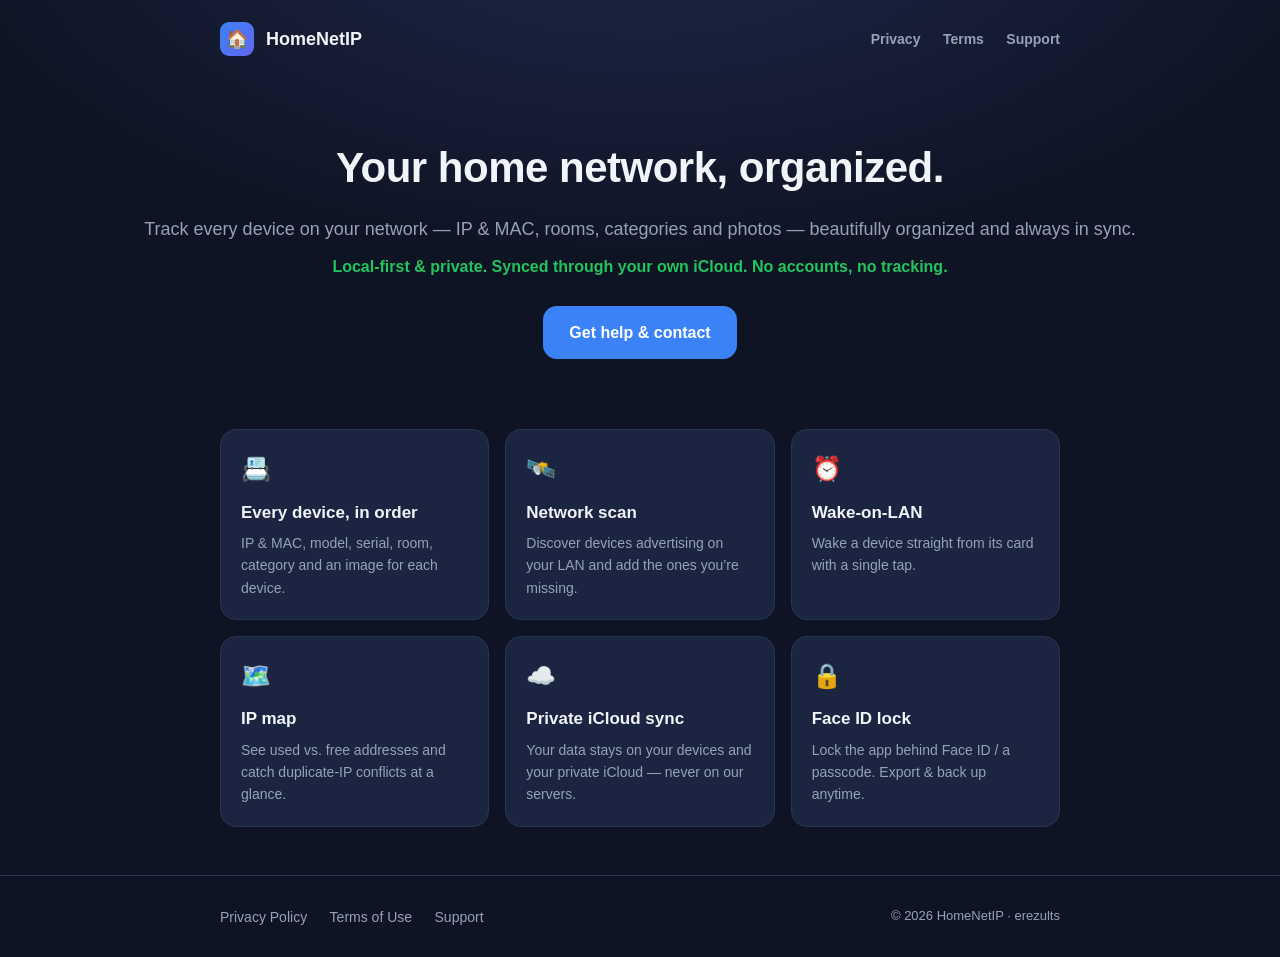
==== index.html @ 450bee05 "HomeNetIP marketing + legal site (landing, privacy, terms, support) Static site deployed to Vercel (" ====
<!DOCTYPE html>
<html lang="en">
<head>
  <meta charset="UTF-8" />
  <meta name="viewport" content="width=device-width, initial-scale=1" />
  <title>HomeNetIP — Your home network, organized</title>
  <meta name="description" content="HomeNetIP keeps every device on your home network organized — IP & MAC addresses, rooms, categories and images — private and synced across your devices via iCloud." />
  <link rel="stylesheet" href="/styles.css" />
</head>
<body>
  <header>
    <div class="brand"><span class="logo">🏠</span> HomeNetIP</div>
    <nav>
      <a href="/privacy">Privacy</a>
      <a href="/terms">Terms</a>
      <a href="/support">Support</a>
    </nav>
  </header>

  <main>
    <section class="hero">
      <h1>Your home network, organized.</h1>
      <p class="tag">Track every device on your network — IP &amp; MAC, rooms, categories and photos — beautifully organized and always in sync.</p>
      <p class="sub">Local-first &amp; private. Synced through your own iCloud. No accounts, no tracking.</p>
      <a class="cta" href="/support">Get help &amp; contact</a>
    </section>

    <section class="wrap">
      <div class="features">
        <div class="feature"><div class="ic">📇</div><h3>Every device, in order</h3><p>IP &amp; MAC, model, serial, room, category and an image for each device.</p></div>
        <div class="feature"><div class="ic">🛰️</div><h3>Network scan</h3><p>Discover devices advertising on your LAN and add the ones you’re missing.</p></div>
        <div class="feature"><div class="ic">⏰</div><h3>Wake-on-LAN</h3><p>Wake a device straight from its card with a single tap.</p></div>
        <div class="feature"><div class="ic">🗺️</div><h3>IP map</h3><p>See used vs. free addresses and catch duplicate-IP conflicts at a glance.</p></div>
        <div class="feature"><div class="ic">☁️</div><h3>Private iCloud sync</h3><p>Your data stays on your devices and your private iCloud — never on our servers.</p></div>
        <div class="feature"><div class="ic">🔒</div><h3>Face ID lock</h3><p>Lock the app behind Face ID / a passcode. Export &amp; back up anytime.</p></div>
      </div>
    </section>
  </main>

  <footer>
    <div class="wrap">
      <div>
        <a href="/privacy">Privacy Policy</a>
        <a href="/terms">Terms of Use</a>
        <a href="/support">Support</a>
      </div>
      <div class="copy">© 2026 HomeNetIP · erezults</div>
    </div>
  </footer>
</body>
</html>
---- styles.css ----
:root {
  --bg: #0f1424;
  --bg2: #161d33;
  --card: #1b2440;
  --text: #f1f5f9;
  --muted: #94a3b8;
  --accent: #3b82f6;
  --accent2: #22c55e;
  --border: #2a3553;
  --maxw: 880px;
}
* { box-sizing: border-box; margin: 0; padding: 0; }
html { scroll-behavior: smooth; }
body {
  font-family: -apple-system, BlinkMacSystemFont, "Segoe UI", Roboto, Helvetica, Arial, sans-serif;
  background: radial-gradient(1200px 600px at 50% -10%, #1e2748 0%, var(--bg) 60%);
  color: var(--text);
  line-height: 1.6;
  -webkit-font-smoothing: antialiased;
}
.wrap { max-width: var(--maxw); margin: 0 auto; padding: 0 20px; }
header {
  display: flex; align-items: center; justify-content: space-between;
  padding: 22px 20px; max-width: var(--maxw); margin: 0 auto;
}
.brand { display: flex; align-items: center; gap: 12px; font-weight: 800; font-size: 18px; }
.brand .logo {
  width: 34px; height: 34px; border-radius: 9px;
  background: linear-gradient(135deg, var(--accent), #6366f1);
  display: grid; place-items: center; font-size: 18px;
}
nav a { color: var(--muted); text-decoration: none; margin-left: 18px; font-size: 14px; font-weight: 600; }
nav a:hover { color: var(--text); }

.hero { text-align: center; padding: 56px 20px 40px; }
.hero h1 { font-size: 42px; font-weight: 850; letter-spacing: -0.5px; }
.hero .tag { color: var(--muted); font-size: 18px; margin-top: 14px; }
.hero .sub { color: var(--accent2); font-weight: 700; margin-top: 10px; }
.cta { display: inline-block; margin-top: 26px; padding: 14px 26px; border-radius: 14px;
  background: var(--accent); color: #fff; font-weight: 700; text-decoration: none; }

.features { display: grid; grid-template-columns: repeat(auto-fit, minmax(240px, 1fr)); gap: 16px; margin: 30px 0 10px; }
.feature { background: var(--card); border: 1px solid var(--border); border-radius: 16px; padding: 20px; }
.feature .ic { font-size: 24px; }
.feature h3 { font-size: 17px; margin: 10px 0 6px; }
.feature p { color: var(--muted); font-size: 14px; }

.doc { background: var(--card); border: 1px solid var(--border); border-radius: 16px; padding: 28px; margin: 30px 0; }
.doc h1 { font-size: 28px; margin-bottom: 6px; }
.doc .updated { color: var(--muted); font-size: 13px; margin-bottom: 18px; }
.doc h2 { font-size: 18px; margin: 22px 0 8px; }
.doc p { color: #d4dcec; margin-bottom: 12px; }
.doc a { color: var(--accent); }

footer { border-top: 1px solid var(--border); margin-top: 48px; padding: 28px 20px; }
footer .wrap { display: flex; flex-wrap: wrap; align-items: center; justify-content: space-between; gap: 14px; }
footer a { color: var(--muted); text-decoration: none; font-size: 14px; margin-right: 18px; }
footer a:hover { color: var(--text); }
footer .copy { color: var(--muted); font-size: 13px; }
.back { display: inline-block; color: var(--muted); text-decoration: none; font-size: 14px; margin-bottom: 18px; }
@media (max-width: 600px) { .hero h1 { font-size: 32px; } }
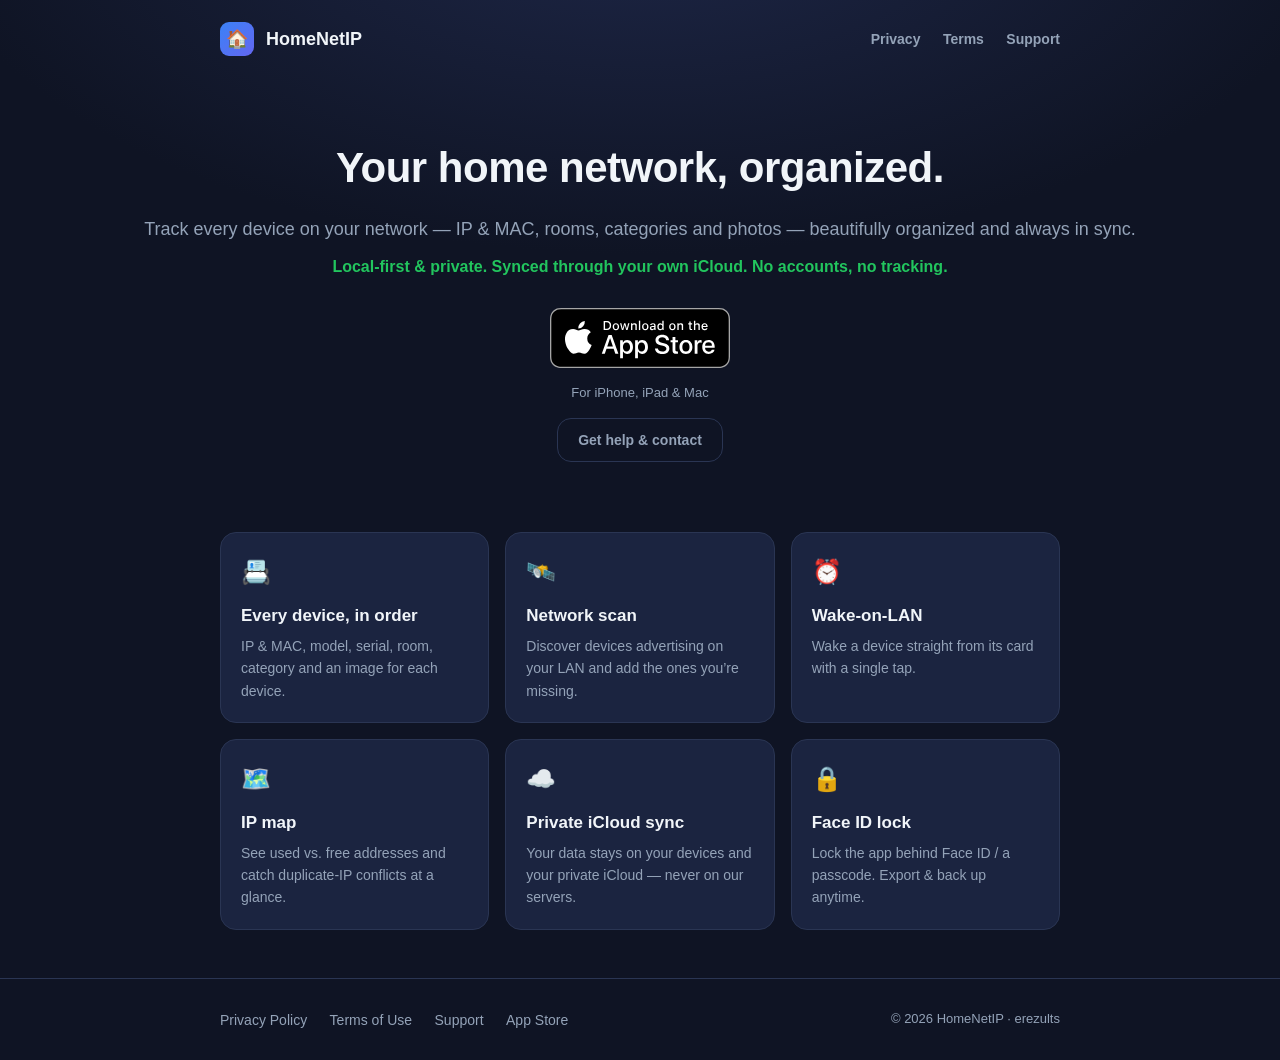
==== commit 8ef23043: "feat: add App Store download badge to landing page - Official Apple badge in hero linking to apps.ap" ====
--- a/index.html
+++ b/index.html
@@ -22,7 +22,13 @@
       <h1>Your home network, organized.</h1>
       <p class="tag">Track every device on your network — IP &amp; MAC, rooms, categories and photos — beautifully organized and always in sync.</p>
       <p class="sub">Local-first &amp; private. Synced through your own iCloud. No accounts, no tracking.</p>
-      <a class="cta" href="/support">Get help &amp; contact</a>
+      <div class="store">
+        <a href="https://apps.apple.com/app/homenetip/id6780207542" target="_blank" rel="noopener">
+          <img class="store-badge" src="/app-store-badge.svg" alt="Download on the App Store" width="180" height="60" />
+        </a>
+        <p class="store-note">For iPhone, iPad &amp; Mac</p>
+      </div>
+      <a class="cta secondary" href="/support">Get help &amp; contact</a>
     </section>
 
     <section class="wrap">
@@ -43,6 +49,7 @@
         <a href="/privacy">Privacy Policy</a>
         <a href="/terms">Terms of Use</a>
         <a href="/support">Support</a>
+        <a href="https://apps.apple.com/app/homenetip/id6780207542" target="_blank" rel="noopener">App Store</a>
       </div>
       <div class="copy">© 2026 HomeNetIP · erezults</div>
     </div>
--- a/styles.css
+++ b/styles.css
@@ -36,8 +36,15 @@
 .hero h1 { font-size: 42px; font-weight: 850; letter-spacing: -0.5px; }
 .hero .tag { color: var(--muted); font-size: 18px; margin-top: 14px; }
 .hero .sub { color: var(--accent2); font-weight: 700; margin-top: 10px; }
+.store { margin-top: 28px; }
+.store-badge { height: 60px; width: auto; transition: opacity 0.15s; }
+.store a:hover .store-badge { opacity: 0.85; }
+.store-note { color: var(--muted); font-size: 13px; margin-top: 8px; }
 .cta { display: inline-block; margin-top: 26px; padding: 14px 26px; border-radius: 14px;
   background: var(--accent); color: #fff; font-weight: 700; text-decoration: none; }
+.cta.secondary { margin-top: 14px; padding: 10px 20px; background: transparent;
+  border: 1px solid var(--border); color: var(--muted); font-size: 14px; }
+.cta.secondary:hover { color: var(--text); border-color: var(--muted); }
 
 .features { display: grid; grid-template-columns: repeat(auto-fit, minmax(240px, 1fr)); gap: 16px; margin: 30px 0 10px; }
 .feature { background: var(--card); border: 1px solid var(--border); border-radius: 16px; padding: 20px; }
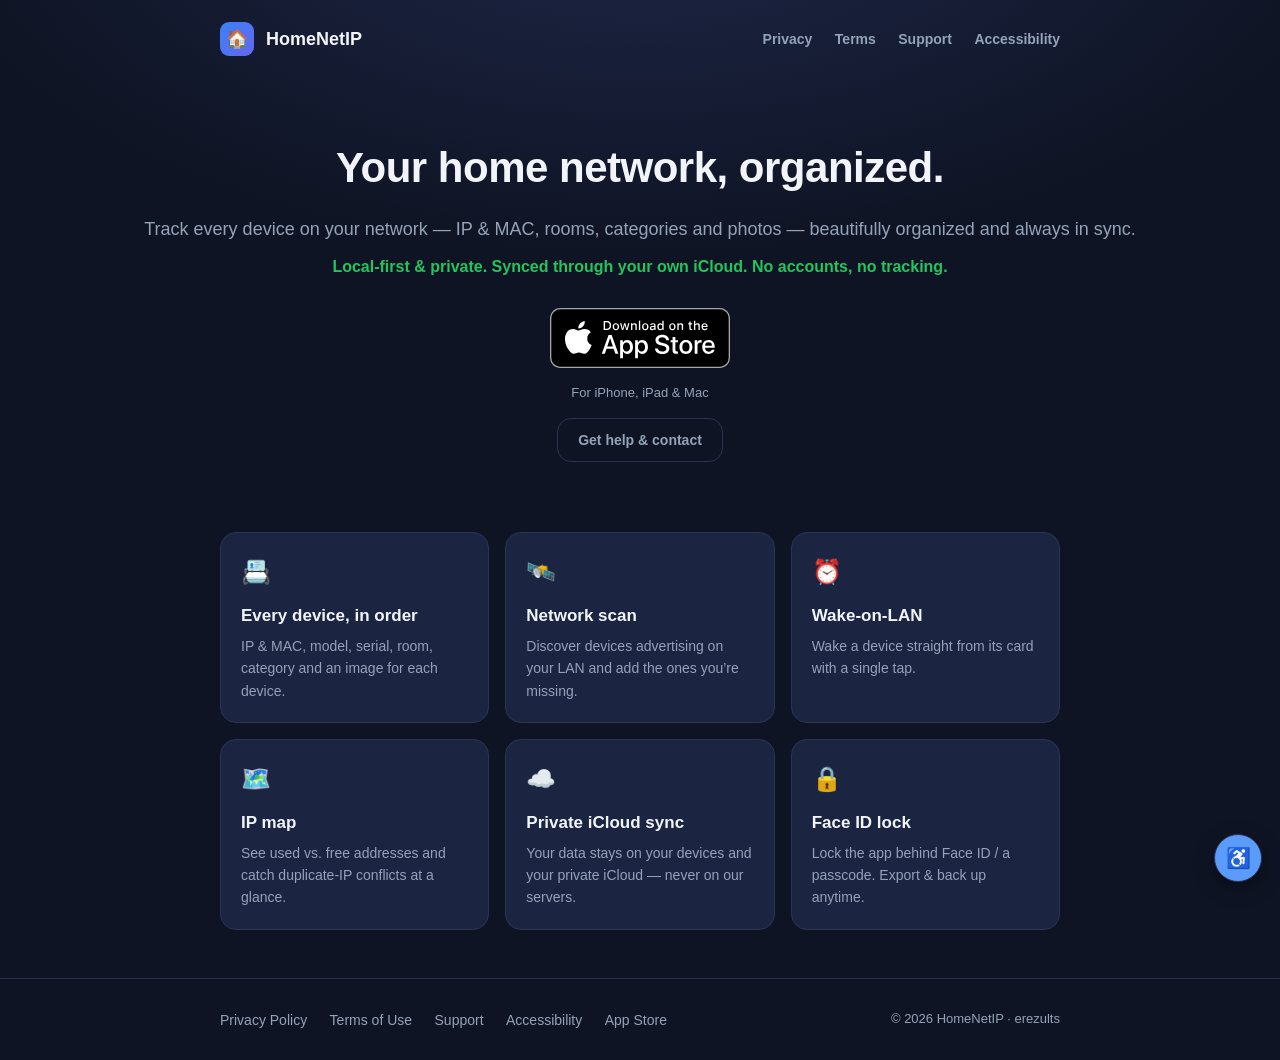
==== commit 841c689a: "a11y+privacy: Israeli Standard 5568 compliance fixes Adds an accessibility statement page with coord" ====
--- a/index.html
+++ b/index.html
@@ -8,16 +8,18 @@
   <link rel="stylesheet" href="/styles.css" />
 </head>
 <body>
+  <a class="skip-link" href="#main">Skip to content</a>
   <header>
     <div class="brand"><span class="logo">🏠</span> HomeNetIP</div>
     <nav>
       <a href="/privacy">Privacy</a>
       <a href="/terms">Terms</a>
       <a href="/support">Support</a>
+      <a href="/accessibility">Accessibility</a>
     </nav>
   </header>
 
-  <main>
+  <main id="main">
     <section class="hero">
       <h1>Your home network, organized.</h1>
       <p class="tag">Track every device on your network — IP &amp; MAC, rooms, categories and photos — beautifully organized and always in sync.</p>
@@ -49,10 +51,12 @@
         <a href="/privacy">Privacy Policy</a>
         <a href="/terms">Terms of Use</a>
         <a href="/support">Support</a>
+        <a href="/accessibility">Accessibility</a>
         <a href="https://apps.apple.com/app/homenetip/id6780207542" target="_blank" rel="noopener">App Store</a>
       </div>
       <div class="copy">© 2026 HomeNetIP · erezults</div>
     </div>
   </footer>
+  <script src="/a11y-widget.js" defer></script>
 </body>
 </html>
--- a/styles.css
+++ b/styles.css
@@ -5,6 +5,7 @@
   --text: #f1f5f9;
   --muted: #94a3b8;
   --accent: #3b82f6;
+  --link: #5b9bfa;
   --accent2: #22c55e;
   --border: #2a3553;
   --maxw: 880px;
@@ -23,46 +24,99 @@
   display: flex; align-items: center; justify-content: space-between;
   padding: 22px 20px; max-width: var(--maxw); margin: 0 auto;
 }
-.brand { display: flex; align-items: center; gap: 12px; font-weight: 800; font-size: 18px; }
+.brand { display: flex; align-items: center; gap: 12px; font-weight: 800; font-size: 1.125rem; }
 .brand .logo {
   width: 34px; height: 34px; border-radius: 9px;
   background: linear-gradient(135deg, var(--accent), #6366f1);
-  display: grid; place-items: center; font-size: 18px;
+  display: grid; place-items: center; font-size: 1.125rem;
 }
-nav a { color: var(--muted); text-decoration: none; margin-left: 18px; font-size: 14px; font-weight: 600; }
+nav a { color: var(--muted); text-decoration: none; margin-left: 18px; font-size: 0.875rem; font-weight: 600; }
 nav a:hover { color: var(--text); }
 
 .hero { text-align: center; padding: 56px 20px 40px; }
-.hero h1 { font-size: 42px; font-weight: 850; letter-spacing: -0.5px; }
-.hero .tag { color: var(--muted); font-size: 18px; margin-top: 14px; }
+.hero h1 { font-size: 2.625rem; font-weight: 850; letter-spacing: -0.5px; }
+.hero .tag { color: var(--muted); font-size: 1.125rem; margin-top: 14px; }
 .hero .sub { color: var(--accent2); font-weight: 700; margin-top: 10px; }
 .store { margin-top: 28px; }
 .store-badge { height: 60px; width: auto; transition: opacity 0.15s; }
 .store a:hover .store-badge { opacity: 0.85; }
-.store-note { color: var(--muted); font-size: 13px; margin-top: 8px; }
+.store-note { color: var(--muted); font-size: 0.8125rem; margin-top: 8px; }
 .cta { display: inline-block; margin-top: 26px; padding: 14px 26px; border-radius: 14px;
   background: var(--accent); color: #fff; font-weight: 700; text-decoration: none; }
 .cta.secondary { margin-top: 14px; padding: 10px 20px; background: transparent;
-  border: 1px solid var(--border); color: var(--muted); font-size: 14px; }
+  border: 1px solid var(--border); color: var(--muted); font-size: 0.875rem; }
 .cta.secondary:hover { color: var(--text); border-color: var(--muted); }
 
 .features { display: grid; grid-template-columns: repeat(auto-fit, minmax(240px, 1fr)); gap: 16px; margin: 30px 0 10px; }
 .feature { background: var(--card); border: 1px solid var(--border); border-radius: 16px; padding: 20px; }
-.feature .ic { font-size: 24px; }
-.feature h3 { font-size: 17px; margin: 10px 0 6px; }
-.feature p { color: var(--muted); font-size: 14px; }
+.feature .ic { font-size: 1.5rem; }
+.feature h3 { font-size: 1.0625rem; margin: 10px 0 6px; }
+.feature p { color: var(--muted); font-size: 0.875rem; }
 
 .doc { background: var(--card); border: 1px solid var(--border); border-radius: 16px; padding: 28px; margin: 30px 0; }
-.doc h1 { font-size: 28px; margin-bottom: 6px; }
-.doc .updated { color: var(--muted); font-size: 13px; margin-bottom: 18px; }
-.doc h2 { font-size: 18px; margin: 22px 0 8px; }
+.doc h1 { font-size: 1.75rem; margin-bottom: 6px; }
+.doc .updated { color: var(--muted); font-size: 0.8125rem; margin-bottom: 18px; }
+.doc h2 { font-size: 1.125rem; margin: 22px 0 8px; }
 .doc p { color: #d4dcec; margin-bottom: 12px; }
-.doc a { color: var(--accent); }
+.doc a { color: var(--link); }
 
 footer { border-top: 1px solid var(--border); margin-top: 48px; padding: 28px 20px; }
 footer .wrap { display: flex; flex-wrap: wrap; align-items: center; justify-content: space-between; gap: 14px; }
-footer a { color: var(--muted); text-decoration: none; font-size: 14px; margin-right: 18px; }
+footer a { color: var(--muted); text-decoration: none; font-size: 0.875rem; margin-right: 18px; }
 footer a:hover { color: var(--text); }
-footer .copy { color: var(--muted); font-size: 13px; }
-.back { display: inline-block; color: var(--muted); text-decoration: none; font-size: 14px; margin-bottom: 18px; }
-@media (max-width: 600px) { .hero h1 { font-size: 32px; } }
+footer .copy { color: var(--muted); font-size: 0.8125rem; }
+.back { display: inline-block; color: var(--muted); text-decoration: none; font-size: 0.875rem; margin-bottom: 18px; }
+@media (max-width: 600px) { .hero h1 { font-size: 2rem; } }
+
+/* Keyboard focus visibility (Israeli Standard 5568) */
+a:focus-visible, button:focus-visible {
+  outline: 2px solid var(--link);
+  outline-offset: 3px;
+  border-radius: 4px;
+}
+.skip-link {
+  position: absolute; left: -9999px; top: 0; z-index: 100;
+  background: var(--link); color: #0b1020; padding: 10px 16px;
+  border-radius: 0 0 10px 0; font-weight: 700; text-decoration: none;
+}
+.skip-link:focus { left: 0; }
+
+@media (prefers-reduced-motion: reduce) {
+  html { scroll-behavior: auto; }
+  * { animation-duration: 0.001ms !important; transition-duration: 0.001ms !important; }
+}
+
+/* Accessibility widget */
+.a11y-widget { position: fixed; bottom: 18px; inset-inline-end: 18px; z-index: 200; }
+.a11y-toggle {
+  width: 48px; height: 48px; border-radius: 50%; border: 1px solid var(--border);
+  background: var(--link); color: #0b1020; font-size: 1.25rem; cursor: pointer;
+  display: grid; place-items: center; box-shadow: 0 6px 20px rgba(0,0,0,0.35);
+}
+.a11y-panel {
+  position: absolute; bottom: 58px; inset-inline-end: 0; width: 220px;
+  background: var(--card); border: 1px solid var(--border); border-radius: 14px;
+  padding: 14px; display: none; flex-direction: column; gap: 8px;
+  box-shadow: 0 10px 30px rgba(0,0,0,0.45);
+}
+.a11y-panel.open { display: flex; }
+.a11y-panel button {
+  width: 100%; text-align: start; padding: 9px 12px; border-radius: 8px;
+  border: 1px solid var(--border); background: transparent; color: var(--text);
+  font-size: 0.875rem; cursor: pointer;
+}
+.a11y-panel button:hover { border-color: var(--muted); }
+.a11y-panel button[aria-pressed="true"] { border-color: var(--link); color: var(--link); }
+.a11y-panel .a11y-title { font-size: 0.75rem; color: var(--muted); font-weight: 700; margin-bottom: 2px; }
+
+body.a11y-contrast { background: #000; color: #fff; }
+body.a11y-contrast .feature, body.a11y-contrast .doc { background: #000; border-color: #fff; }
+body.a11y-contrast .muted, body.a11y-contrast .doc p, body.a11y-contrast p, body.a11y-contrast .store-note,
+body.a11y-contrast footer a, body.a11y-contrast nav a, body.a11y-contrast .cta.secondary { color: #fff !important; }
+body.a11y-contrast a { color: #ffe14d !important; }
+body.a11y-contrast .doc a { color: #ffe14d !important; }
+
+body.a11y-stop-anim, body.a11y-stop-anim * { animation: none !important; transition: none !important; scroll-behavior: auto !important; }
+
+html.a11y-text-lg { font-size: 112.5%; }
+html.a11y-text-xl { font-size: 125%; }
